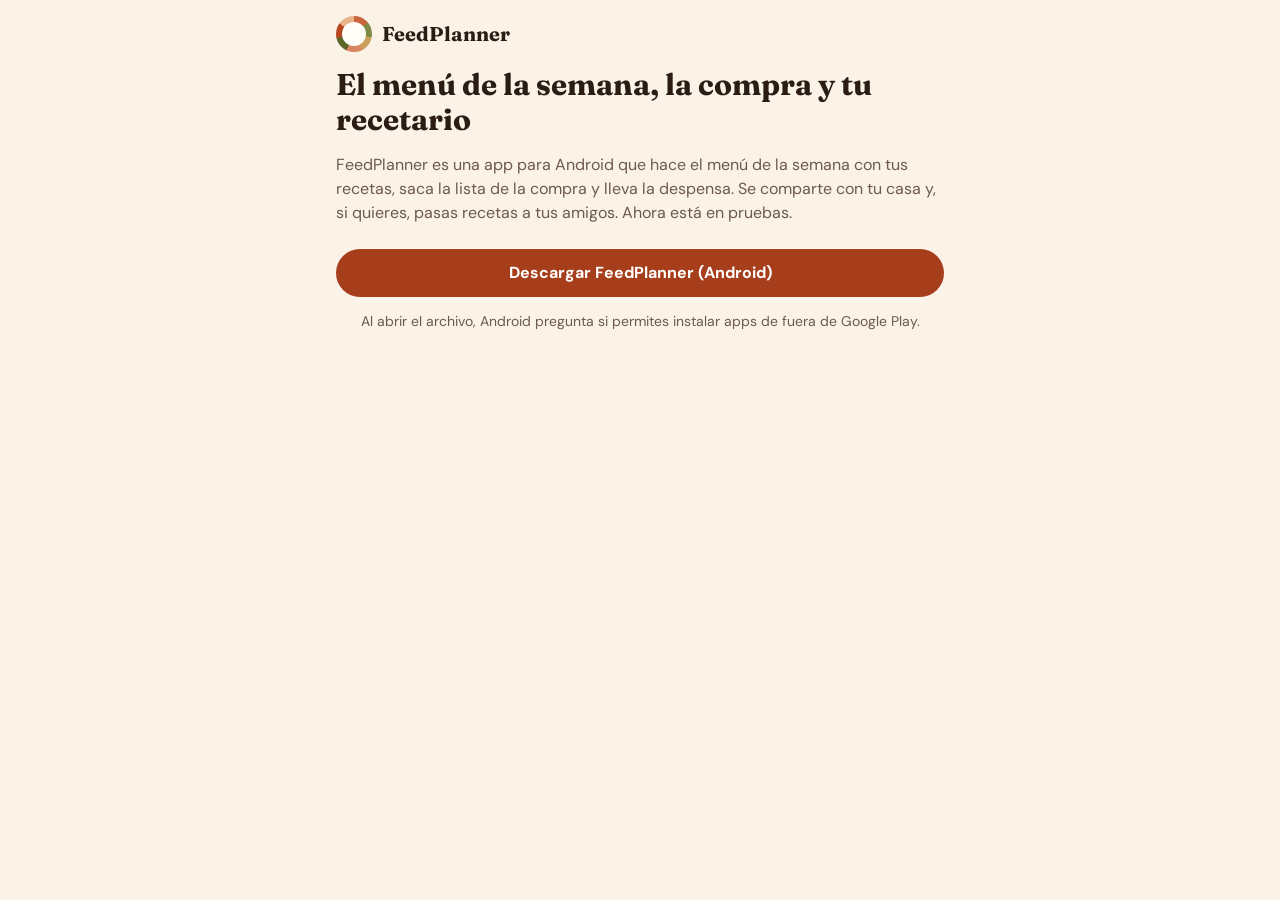
==== index.html @ dca74bc0 "Páginas de los enlaces de FeedPlanner: recetas compartidas, invitaciones y App Links Co-Authored-By:" ====
<!doctype html>
<html lang="es">
<head>
<meta charset="utf-8">
<meta name="viewport" content="width=device-width, initial-scale=1">
<title>FeedPlanner</title>
<meta name="description" content="FeedPlanner: el menú de la semana, la lista de la compra y tu recetario. App para Android, en pruebas.">
<meta name="theme-color" content="#A63E1B">
<link rel="preconnect" href="https://fonts.googleapis.com">
<link rel="stylesheet" href="https://fonts.googleapis.com/css2?family=DM+Sans:wght@400;500;700&family=Fraunces:wght@600;700&display=swap">
<link rel="stylesheet" href="comun/estilo.css">
</head>
<body>
<main>
  <header class="cabecera"><span class="plato" aria-hidden="true"></span><span class="marca">FeedPlanner</span></header>
  <h1>El menú de la semana, la compra y tu recetario</h1>
  <p class="descripcion">FeedPlanner es una app para Android que hace el menú de la semana con tus recetas, saca la lista de la compra y lleva la despensa. Se comparte con tu casa y, si quieres, pasas recetas a tus amigos. Ahora está en pruebas.</p>
  <div class="botones"><a class="boton" id="bajar" href="#">Descargar FeedPlanner (Android)</a></div>
  <p class="nota">Al abrir el archivo, Android pregunta si permites instalar apps de fuera de Google Play.</p>
</main>
<script src="comun/feedplanner.js"></script>
<script>document.getElementById("bajar").href = FP.DESCARGA;</script>
</body>
</html>
---- comun/estilo.css ----
/* FeedPlanner · páginas de los enlaces. Mismos colores que el tema Terracota de la app. */
:root {
  --papel: #FBF3E8;
  --tarjeta: #FFFDF8;
  --panel: #F3E4D0;
  --borde: #E6D3BB;
  --tinta: #2B1D14;
  --suave: #6E5A4B;
  --acento: #A63E1B;
  --sobre-acento: #FFFFFF;
  --acento-claro: #F4D9C9;
  --texto-claro: #7A2D10;
  --verde: #3F7A2E;
  --verde-claro: #E3E8CF;
  --verde-texto: #3F4A1B;
  color-scheme: light;
}
@media (prefers-color-scheme: dark) {
  :root {
    --papel: #241B16;
    --tarjeta: #372A22;
    --panel: #45352A;
    --borde: #56443A;
    --tinta: #F5E9DC;
    --suave: #BBA591;
    --acento: #F0916F;
    --sobre-acento: #2B1D14;
    --acento-claro: #4A2A1D;
    --texto-claro: #F5B9A0;
    --verde: #9CC98A;
    --verde-claro: #34402A;
    --verde-texto: #DCE8CF;
    color-scheme: dark;
  }
}

* { box-sizing: border-box; }
html { -webkit-text-size-adjust: 100%; }
body {
  margin: 0;
  background: var(--papel);
  color: var(--tinta);
  font: 16px/1.5 "DM Sans", system-ui, sans-serif;
}
main { max-width: 640px; margin: 0 auto; padding: 0 16px 48px; }
h1, h2, .marca { font-family: Fraunces, Georgia, serif; }
h1 { font-size: 30px; line-height: 1.15; margin: 8px 0 6px; }
h2 { font-size: 20px; margin: 28px 0 10px; }
h3 {
  font-size: 13px; letter-spacing: .06em; text-transform: uppercase;
  color: var(--suave); margin: 22px 0 8px;
}
a { color: var(--acento); }

.cabecera { display: flex; align-items: center; gap: 10px; padding: 16px 0 8px; }
.cabecera .marca { font-weight: 700; font-size: 20px; }
.plato {
  width: 36px; height: 36px; border-radius: 50%; flex-shrink: 0;
  background: conic-gradient(#C9653D 0 14%, #7E8A45 0 28%, #C9A15A 0 42%, #D98560 0 57%, #5B6727 0 71%, #B8461F 0 85%, #E8B48E 0);
  display: flex; align-items: center; justify-content: center;
}
.plato::after { content: ""; width: 24px; height: 24px; border-radius: 50%; background: var(--tarjeta); }

.foto { width: 100%; aspect-ratio: 4 / 3; object-fit: cover; border-radius: 18px; display: block; background: var(--panel); }
.autor { display: flex; align-items: center; gap: 10px; color: var(--suave); margin-top: 14px; }
.avatar {
  width: 36px; height: 36px; border-radius: 50%; background: var(--acento-claro); color: var(--texto-claro);
  font: 700 15px Fraunces, Georgia, serif; display: flex; align-items: center; justify-content: center; flex-shrink: 0;
}
.autor b { color: var(--tinta); }
.chips { display: flex; flex-wrap: wrap; gap: 6px; margin: 10px 0 4px; padding: 0; list-style: none; }
.chips li { padding: 5px 11px; border-radius: 999px; background: var(--panel); font-size: 14px; }
.descripcion { color: var(--suave); white-space: pre-line; }

.tarjeta { background: var(--tarjeta); border: 1px solid var(--borde); border-radius: 18px; padding: 16px; }
ul.ingredientes { margin: 0; padding-left: 20px; }
ul.ingredientes li { margin: 4px 0; }
ol.pasos { margin: 0; padding-left: 22px; }
ol.pasos li { margin: 10px 0; }
.tiempo { color: var(--suave); font-size: 14px; white-space: nowrap; }

.botones { display: flex; flex-direction: column; gap: 10px; margin: 24px 0 8px; }
.boton {
  display: flex; align-items: center; justify-content: center; min-height: 48px; padding: 0 20px;
  border-radius: 999px; font-weight: 700; font-size: 16px; text-decoration: none; text-align: center;
  background: var(--acento); color: var(--sobre-acento); border: 0;
}
.boton.secundario { background: transparent; color: var(--acento); border: 1.5px solid var(--acento); }
.nota { font-size: 14px; color: var(--suave); text-align: center; }

.semana { width: 100%; border-collapse: collapse; font-size: 15px; }
.semana th { text-align: left; font-size: 12px; text-transform: uppercase; letter-spacing: .05em; color: var(--suave); padding: 6px 4px; }
.semana td { padding: 8px 4px; border-top: 1px solid var(--borde); vertical-align: top; }
.semana td:first-child { font-weight: 700; width: 48px; }
.apagado { color: var(--suave); }

.receta-lista { display: grid; gap: 10px; }
.receta-lista details { background: var(--tarjeta); border: 1px solid var(--borde); border-radius: 14px; padding: 12px 14px; }
.receta-lista summary { cursor: pointer; font-weight: 700; }

.codigo { font: 700 32px Fraunces, Georgia, serif; letter-spacing: .06em; text-align: center; margin: 8px 0; }
.aviso { background: var(--acento-claro); color: var(--texto-claro); border-radius: 14px; padding: 12px 14px; }
.cargando { color: var(--suave); padding: 40px 0; text-align: center; }
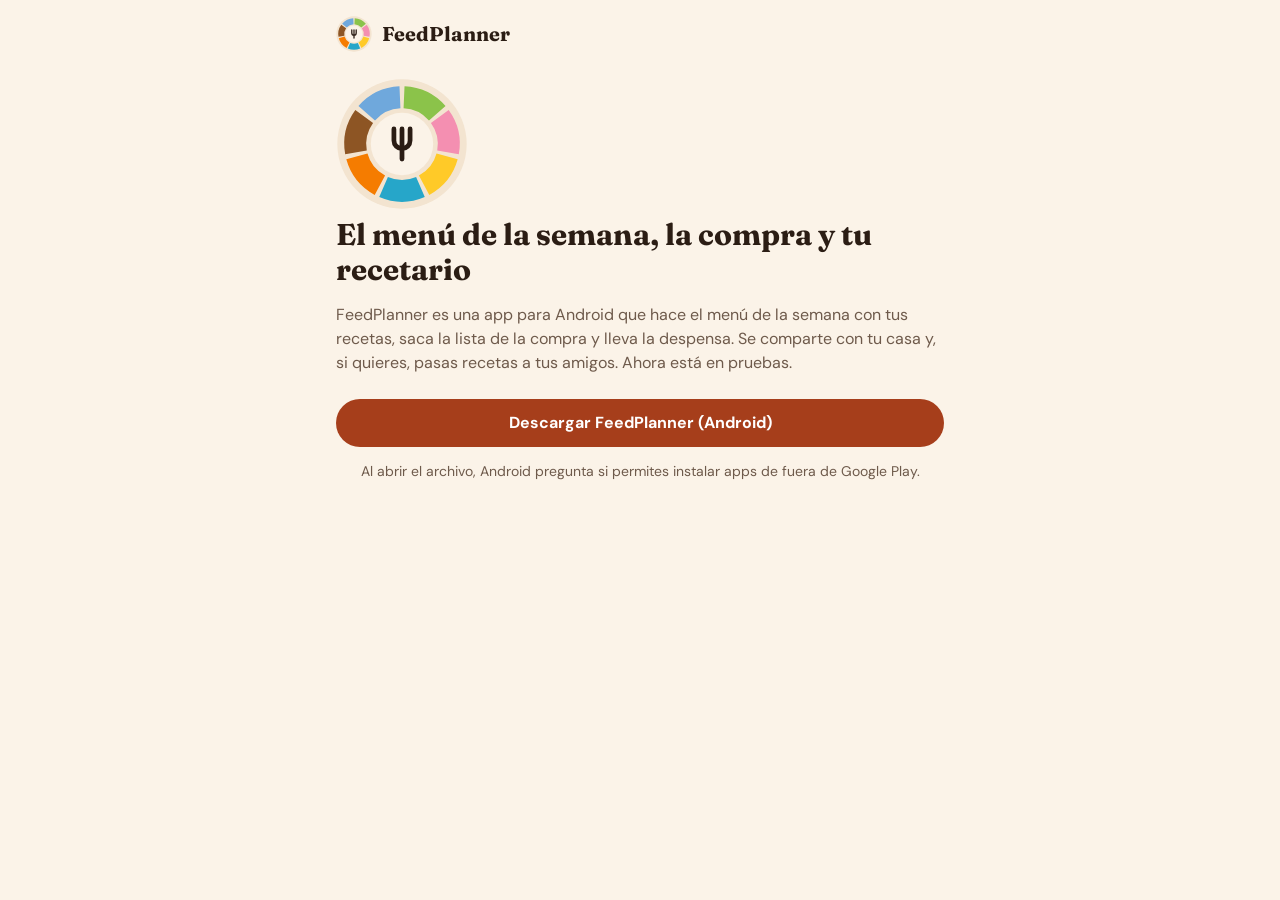
==== commit ae5e8c79: "Logo nuevo de siempre (los 7 gajos con los colores del año y el tenedor negro): en la cabecera, gran" ====
--- a/index.html
+++ b/index.html
@@ -5,6 +5,9 @@
 <meta name="viewport" content="width=device-width, initial-scale=1">
 <title>FeedPlanner</title>
 <meta name="description" content="FeedPlanner: el menú de la semana, la lista de la compra y tu recetario. App para Android, en pruebas.">
+<link rel="icon" href="comun/icono.svg" type="image/svg+xml">
+<link rel="apple-touch-icon" href="comun/icono-180.png">
+<meta property="og:image" content="https://alexoseayo40-cyber.github.io/comun/vista-previa.png">
 <meta name="theme-color" content="#A63E1B">
 <link rel="preconnect" href="https://fonts.googleapis.com">
 <link rel="stylesheet" href="https://fonts.googleapis.com/css2?family=DM+Sans:wght@400;500;700&family=Fraunces:wght@600;700&display=swap">
@@ -12,7 +15,8 @@
 </head>
 <body>
 <main>
-  <header class="cabecera"><span class="plato" aria-hidden="true"></span><span class="marca">FeedPlanner</span></header>
+  <header class="cabecera"><img class="plato" src="comun/logo.svg" alt="" width="36" height="36"><span class="marca">FeedPlanner</span></header>
+  <img class="logo-grande" src="comun/logo.svg" alt="" width="132" height="132">
   <h1>El menú de la semana, la compra y tu recetario</h1>
   <p class="descripcion">FeedPlanner es una app para Android que hace el menú de la semana con tus recetas, saca la lista de la compra y lleva la despensa. Se comparte con tu casa y, si quieres, pasas recetas a tus amigos. Ahora está en pruebas.</p>
   <div class="botones"><a class="boton" id="bajar" href="#">Descargar FeedPlanner (Android)</a></div>
--- a/comun/estilo.css
+++ b/comun/estilo.css
@@ -54,12 +54,9 @@
 
 .cabecera { display: flex; align-items: center; gap: 10px; padding: 16px 0 8px; }
 .cabecera .marca { font-weight: 700; font-size: 20px; }
-.plato {
-  width: 36px; height: 36px; border-radius: 50%; flex-shrink: 0;
-  background: conic-gradient(#C9653D 0 14%, #7E8A45 0 28%, #C9A15A 0 42%, #D98560 0 57%, #5B6727 0 71%, #B8461F 0 85%, #E8B48E 0);
-  display: flex; align-items: center; justify-content: center;
-}
-.plato::after { content: ""; width: 24px; height: 24px; border-radius: 50%; background: var(--tarjeta); }
+/* El logo de siempre (noviembre de 2026): los 7 gajos con los colores del año y el tenedor negro. */
+.plato { width: 36px; height: 36px; flex-shrink: 0; display: block; }
+.logo-grande { display: block; width: 132px; height: 132px; margin: 18px 0 4px; }
 
 .foto { width: 100%; aspect-ratio: 4 / 3; object-fit: cover; border-radius: 18px; display: block; background: var(--panel); }
 .autor { display: flex; align-items: center; gap: 10px; color: var(--suave); margin-top: 14px; }
